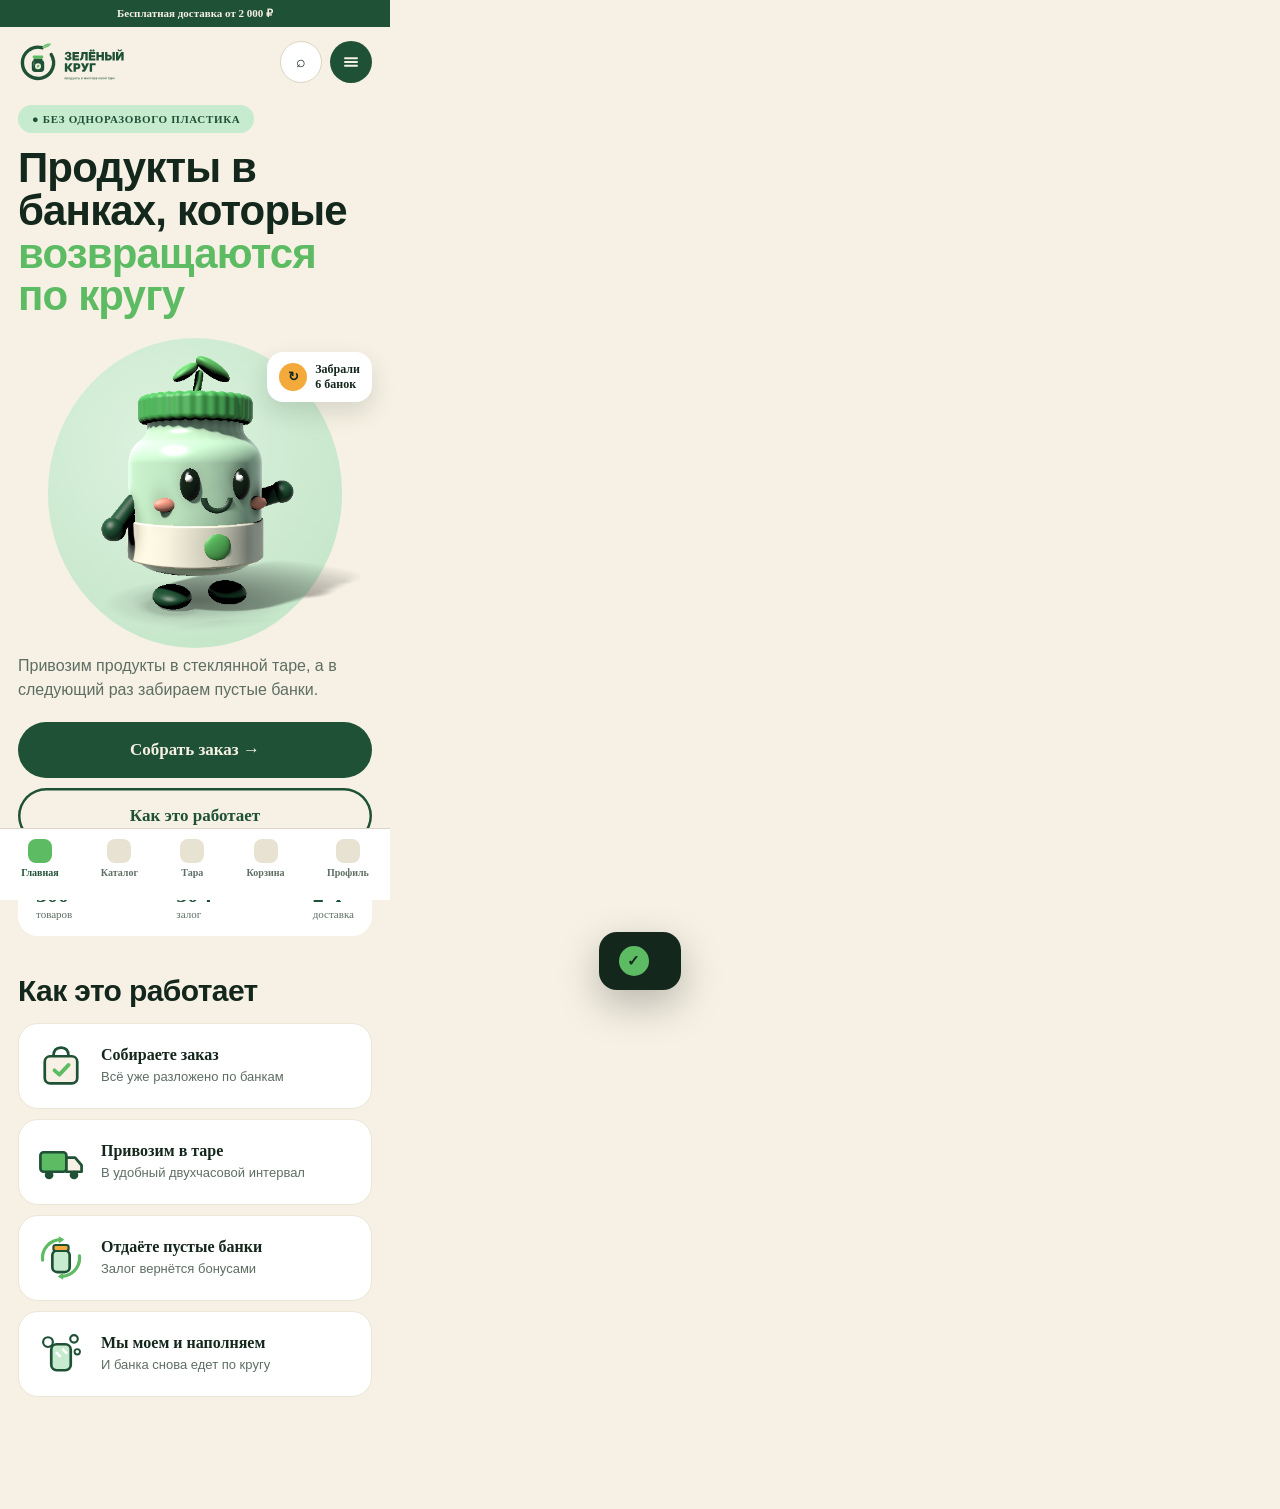
==== docs/mobile.html @ 4dc32d71 "Айдентика бренда «Зелёный Круг»: логотип, 3D-талисман, сайт, ролик, стикеры, мокапы, упаковка Co-Aut" ====
<!DOCTYPE html>
<html lang="ru"><head><meta charset="utf-8"><meta name="viewport" content="width=device-width,initial-scale=1">
<title>Зелёный Круг — мобильная версия</title><link rel="stylesheet" href="style.css">
<style>
body{width:390px}
.top{background:var(--dark);color:var(--cream);font:600 11px Inter;text-align:center;padding:7px 10px}
header{display:flex;align-items:center;justify-content:space-between;padding:14px 18px}
header img{height:40px}
.ic{width:42px;height:42px;border-radius:50%;display:grid;place-items:center;background:#fff;border:1.5px solid var(--line)}
.ic.dark{background:var(--dark);border:0}
.hero{padding:8px 18px 30px}
h1.display{font-size:42px;margin-top:14px}
h1 span{color:var(--green)}
.stage{position:relative;height:320px;margin:10px 0 6px}
.disc{position:absolute;left:30px;right:30px;top:10px;height:310px;border-radius:50%;background:radial-gradient(circle at 40% 35%,#DDF2DF,#BFE3C4)}
.stage img{position:absolute;left:50%;transform:translateX(-50%);top:-6px;width:330px}
.bubble{position:absolute;background:#fff;border-radius:16px;padding:10px 12px;font:600 12px Inter;box-shadow:0 10px 24px rgba(20,39,28,.14);display:flex;gap:8px;align-items:center}
.dot{width:28px;height:28px;border-radius:50%;background:var(--pumpkin);display:grid;place-items:center;font:900 13px "Inter Display"}
p.lead{font-size:16px}
.ctas{display:flex;flex-direction:column;gap:10px;margin-top:20px}
.ctas .btn{width:100%;justify-content:center}
.facts{display:flex;justify-content:space-between;margin-top:22px;background:#fff;border-radius:20px;padding:16px 18px}
.facts div{font:500 11px Inter;color:var(--muted)}
.facts b{display:block;font:900 22px "Inter Display";color:var(--dark)}
.how{padding:10px 18px 30px}
.how h2{font-size:30px;margin-bottom:16px}
.step{display:flex;gap:14px;background:#fff;border-radius:20px;padding:16px;margin-bottom:10px;align-items:center;border:1.5px solid #ECE6D6}
.step img{width:52px;height:52px;flex:none}
.step b{font:800 16px "Inter Display";display:block;margin-bottom:3px}
.step span{font-size:13px;color:var(--muted);line-height:1.4}
.tabbar{display:flex;justify-content:space-around;background:#fff;border-top:1px solid var(--line);padding:10px 0 22px;font:600 10px Inter;color:var(--muted)}
.tabbar div{display:flex;flex-direction:column;align-items:center;gap:4px}
.tabbar .on{color:var(--dark)}
.tabbar i{width:24px;height:24px;border-radius:8px;background:#E8E2D2;display:block}
.tabbar .on i{background:var(--green)}
</style></head><body>
<div class="top">Бесплатная доставка от 2 000 ₽</div>
<header><img src="assets/logo_horizontal.svg"><div style="display:flex;gap:8px"><div class="ic" data-toast="Поиск появится в следующей версии">⌕</div><div class="ic dark" id="burger" style="cursor:pointer"><svg width="18" height="18" viewBox="0 0 24 24" fill="none" stroke="#F6F1E4" stroke-width="2.6" stroke-linecap="round"><path d="M4 7h16M4 12h16M4 17h16"/></svg></div></div></header>
<div class="hero">
  <span class="tag" style="font-size:11px;height:28px">● без одноразового пластика</span>
  <h1 class="display">Продукты в банках, которые <span>возвращаются по&nbsp;кругу</span></h1>
  <div class="stage"><div class="disc"></div><img src="assets/mascot_wave.png">
    <div class="bubble" style="right:0;top:24px"><div class="dot">↻</div><div>Забрали<br><b>6 банок</b></div></div></div>
  <p class="lead">Привозим продукты в стеклянной таре, а в следующий раз забираем пустые банки.</p>
  <div class="ctas"><button class="btn btn-primary" data-toast="Каталог откроется в следующей версии">Собрать заказ →</button><button class="btn btn-secondary" data-go="how">Как это работает</button></div>
  <div class="facts"><div><b>300+</b>товаров</div><div><b>50 ₽</b>залог</div><div><b>2 ч</b>доставка</div></div>
</div>
<div class="how" id="how"><h2 class="display">Как это работает</h2>
  <div class="step"><img src="assets/icon_order.svg"><div><b>Собираете заказ</b><span>Всё уже разложено по банкам</span></div></div>
  <div class="step"><img src="assets/icon_deliver.svg"><div><b>Привозим в таре</b><span>В удобный двухчасовой интервал</span></div></div>
  <div class="step"><img src="assets/icon_return.svg"><div><b>Отдаёте пустые банки</b><span>Залог вернётся бонусами</span></div></div>
  <div class="step"><img src="assets/icon_wash.svg"><div><b>Мы моем и наполняем</b><span>И банка снова едет по кругу</span></div></div>
</div>
<div id="menu" style="position:fixed;inset:0;background:var(--dark);color:var(--cream);z-index:50;padding:30px 24px;display:none;flex-direction:column;gap:22px;font:800 30px 'Inter Display'">
<div style="text-align:right;font-size:36px;cursor:pointer" id="close">✕</div><a>Каталог</a><a data-go="how" class="mclose">Как это работает</a><a>Тара и залог</a><a>Подписка</a><a>О нас</a></div>
<div class="tabbar" style="position:sticky;bottom:0"><div class="on"><i></i>Главная</div><div><i></i>Каталог</div><div><i></i>Тара</div><div><i></i>Корзина</div><div><i></i>Профиль</div></div>

<div class="toast-box" id="toast"><div class="d">✓</div><span id="toastText"></span></div>
<script>
const toast=(t)=>{const b=document.getElementById('toast');document.getElementById('toastText').textContent=t;b.classList.add('show');clearTimeout(window._tt);window._tt=setTimeout(()=>b.classList.remove('show'),2600)};
const go=(id)=>document.getElementById(id)?.scrollIntoView({behavior:'smooth',block:'start'});
document.querySelectorAll('[data-go]').forEach(el=>el.addEventListener('click',e=>{e.preventDefault();go(el.dataset.go)}));
let cart=Number(document.getElementById('cartCount')?.textContent||0);
document.querySelectorAll('[data-add]').forEach(b=>b.addEventListener('click',()=>{
  cart++;const c=document.getElementById('cartCount');if(c){c.textContent=cart;c.parentElement.classList.remove('bump');void c.offsetWidth;c.parentElement.classList.add('bump')}
  const old=b.textContent;b.textContent='✓ Добавлено';b.classList.add('done');setTimeout(()=>{b.textContent=old;b.classList.remove('done')},1400);
  toast(b.dataset.add+' — в корзине. Тара поедет по кругу!')}));
document.querySelectorAll('.chips .chip').forEach(ch=>ch.addEventListener('click',()=>{
  document.querySelectorAll('.chips .chip').forEach(c=>c.classList.remove('active'));ch.classList.add('active');
  const f=ch.dataset.f;let n=0;
  document.querySelectorAll('.prod').forEach(p=>{const ok=f==='all'||p.dataset.cat.split(' ').includes(f);p.style.display=ok?'':'none';if(ok)n++});
  const e=document.getElementById('empty');if(e)e.style.display=n?'none':'block'}));
document.querySelectorAll('[data-toast]').forEach(b=>b.addEventListener('click',()=>toast(b.dataset.toast)));
const cartBtn=document.querySelector('.cart');if(cartBtn)cartBtn.addEventListener('click',()=>toast('В корзине товаров: '+cart));
const f=document.getElementById('subForm');if(f)f.addEventListener('submit',e=>{e.preventDefault();const i=f.querySelector('input');
  if(/^[^@\s]+@[^@\s]+\.[^@\s]+$/.test(i.value)){i.classList.remove('error');toast('Готово! Кругляш напишет на '+i.value);i.value=''}
  else{i.classList.add('error');toast('Проверь адрес почты — похоже, в нём ошибка')}});
const sr=document.getElementById('search');if(sr)sr.addEventListener('keydown',e=>{if(e.key==='Enter'){toast('Ищем «'+sr.value+'»… Поиск появится в следующей версии');}});

const m=document.getElementById('menu');document.getElementById('burger').onclick=()=>m.style.display='flex';
document.getElementById('close').onclick=()=>m.style.display='none';
document.querySelectorAll('.mclose').forEach(a=>a.addEventListener('click',()=>m.style.display='none'));
document.querySelectorAll('.tabbar div').forEach(t=>t.style.cursor='pointer');
document.querySelectorAll('.tabbar div:not(.on)').forEach(t=>t.addEventListener('click',()=>toast('Раздел «'+t.textContent.trim()+'» — в следующей версии')));
</script>
</body></html>
---- docs/style.css ----
:root{
  --dark:#1F5136; --green:#5DBB63; --cream:#F6F1E4; --pumpkin:#F4A93B; --ink:#14271C;
  --mint:#C6EBCF; --line:#DCD5C2; --muted:#5E6E63; --white:#fff;
  --r-sm:10px; --r-md:16px; --r-lg:28px; --r-pill:999px;
}
*{box-sizing:border-box;margin:0;padding:0}
body{font-family:"Inter",sans-serif;color:var(--ink);background:var(--cream);-webkit-font-smoothing:antialiased}
.display{font-family:"Inter Display","Inter",sans-serif;font-weight:900;letter-spacing:-0.02em;line-height:1.02}
h1.display{font-size:76px}
h2.display{font-size:48px}
h3{font-family:"Inter Display";font-weight:800;font-size:24px;letter-spacing:-0.01em}
p.lead{font-size:20px;line-height:1.5;color:var(--muted)}
.btn{display:inline-flex;align-items:center;gap:10px;height:56px;padding:0 28px;border-radius:var(--r-pill);font:700 17px "Inter";border:0;cursor:pointer;white-space:nowrap}
.btn-primary{background:var(--dark);color:var(--cream)}
.btn-primary.hover{background:#163D28;box-shadow:0 8px 20px rgba(31,81,54,.35)}
.btn-accent{background:var(--pumpkin);color:var(--ink)}
.btn-secondary{background:transparent;color:var(--dark);box-shadow:inset 0 0 0 2.5px var(--dark)}
.btn-ghost{background:transparent;color:var(--dark);text-decoration:underline;text-underline-offset:5px;padding:0 6px}
.btn-disabled{background:#E3DED0;color:#A49F90}
.btn-sm{height:42px;padding:0 16px;font-size:14px}
.btn-icon{width:56px;padding:0;justify-content:center}
.chip{display:inline-flex;align-items:center;height:40px;padding:0 18px;border-radius:var(--r-pill);background:#fff;border:1.5px solid var(--line);font:600 15px Inter;color:var(--ink)}
.chip.active{background:var(--dark);color:var(--cream);border-color:var(--dark)}
.tag{display:inline-flex;align-items:center;gap:8px;height:34px;padding:0 14px;border-radius:var(--r-pill);background:var(--mint);font:700 13px Inter;color:var(--dark);text-transform:uppercase;letter-spacing:.06em}
.input{display:flex;align-items:center;gap:10px;height:56px;padding:0 20px;border-radius:var(--r-md);background:#fff;border:2px solid var(--line);font:500 16px Inter;color:var(--muted);width:100%}
.input.focus{border-color:var(--green);box-shadow:0 0 0 4px rgba(93,187,99,.22);color:var(--ink)}
.input.error{border-color:#D9534F;color:var(--ink)}
.field-label{font:600 14px Inter;margin-bottom:8px;display:block}
.hint{font:500 13px Inter;color:var(--muted);margin-top:6px}
.hint.err{color:#D9534F}
.card{background:#fff;border-radius:var(--r-lg);padding:18px;border:1.5px solid #ECE6D6}

/* интерактив */
html{scroll-behavior:smooth}
a{cursor:pointer}
.btn{transition:transform .15s,box-shadow .2s,background .2s}
.btn:hover{transform:translateY(-2px)}
.btn:active{transform:translateY(0) scale(.97)}
.btn-primary:hover{background:#163D28;box-shadow:0 8px 20px rgba(31,81,54,.35)}
.btn-accent:hover{background:#F7B655;box-shadow:0 8px 20px rgba(244,169,59,.4)}
.btn-secondary:hover{background:var(--dark);color:var(--cream)}
.btn.done{background:var(--green);color:var(--ink)}
.chip{cursor:pointer;transition:all .15s}
.chip:hover{border-color:var(--dark)}
input.input{outline:none;color:var(--ink)}
input.input::placeholder{color:var(--muted)}
input.input:focus{border-color:var(--green);box-shadow:0 0 0 4px rgba(93,187,99,.22)}
input.input.error{border-color:#D9534F;box-shadow:0 0 0 4px rgba(217,83,79,.15)}
.toast-box{position:fixed;left:50%;bottom:30px;transform:translate(-50%,120px);background:var(--ink);color:#fff;border-radius:18px;padding:14px 20px;font:600 15px Inter;display:flex;gap:12px;align-items:center;box-shadow:0 14px 40px rgba(0,0,0,.25);transition:transform .35s cubic-bezier(.2,1.4,.4,1);z-index:100;max-width:90vw}
.toast-box.show{transform:translate(-50%,0)}
.toast-box .d{width:30px;height:30px;border-radius:50%;background:var(--green);display:grid;place-items:center;color:var(--ink);font-weight:900;flex:none}
.cart.bump{animation:bump .4s}
@keyframes bump{40%{transform:scale(1.25)}}
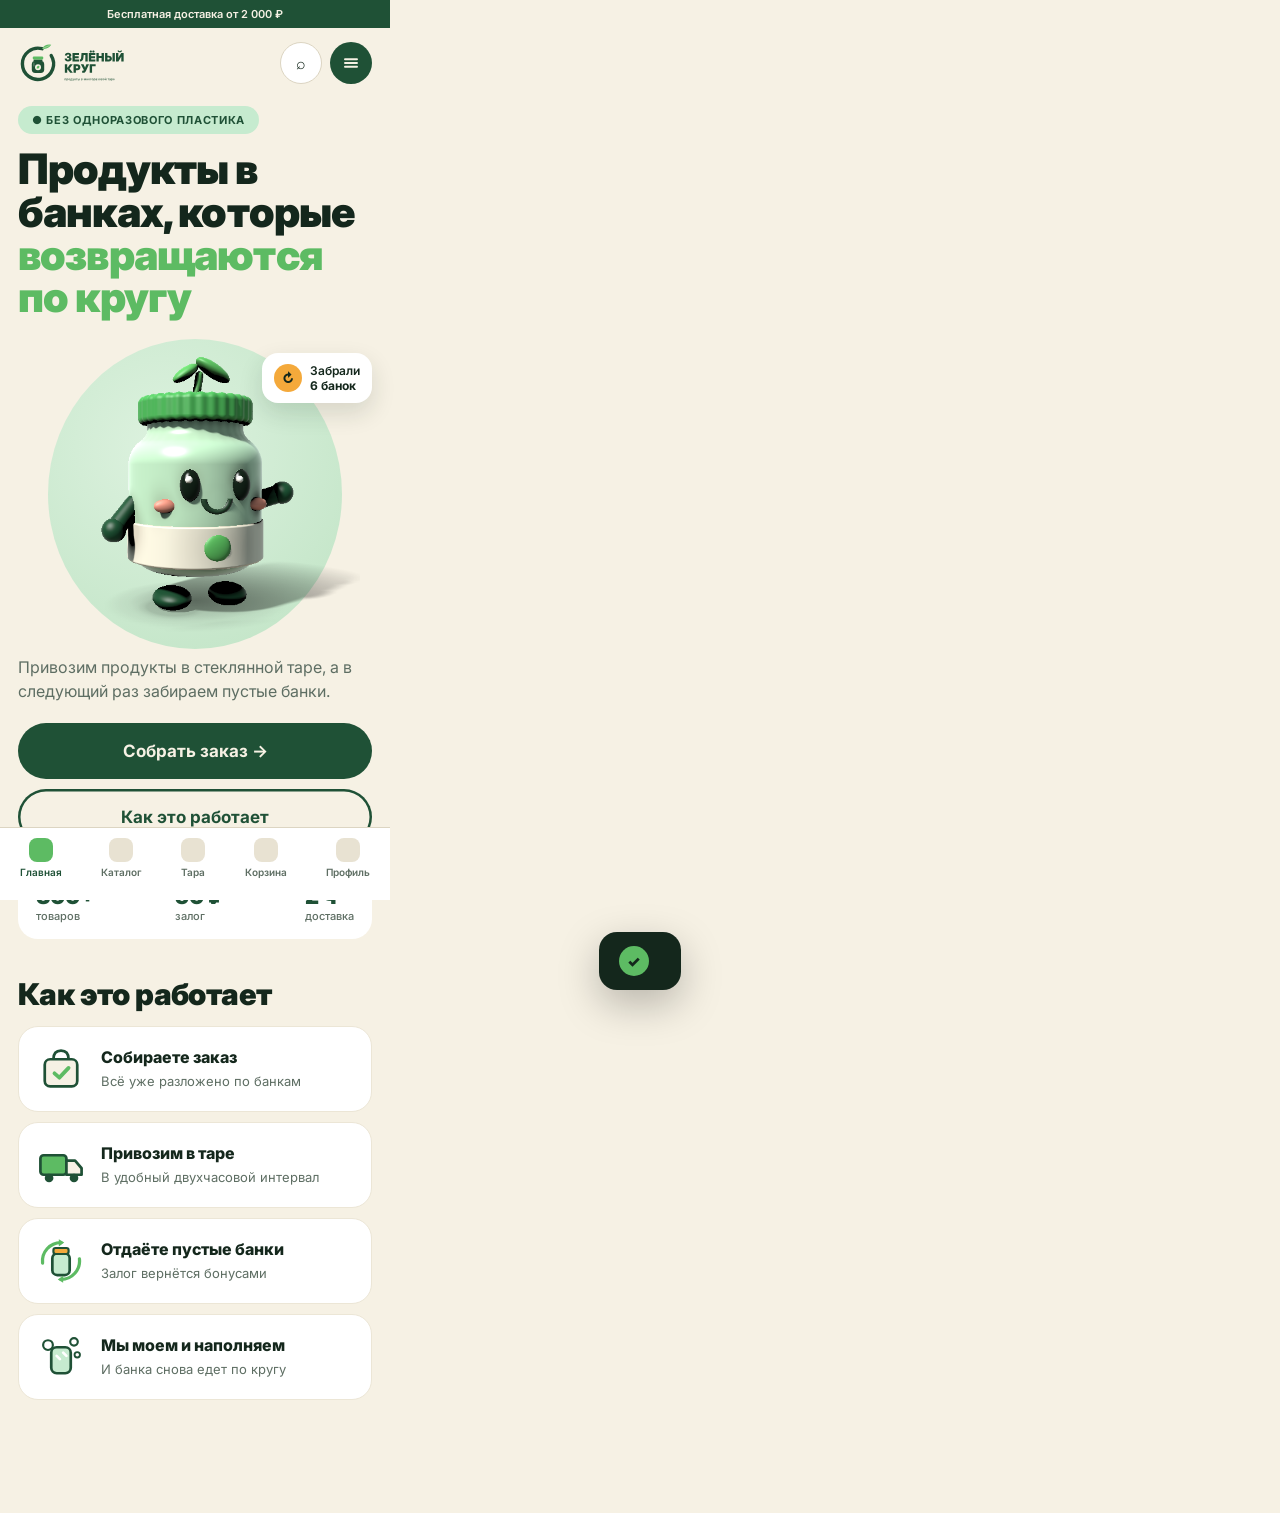
==== commit cd4ab8a3: "Сайт: шрифт Inter из Google Fonts с запасными, запрет перекраски тёмной темой браузера Co-Authored-B" ====
--- a/docs/mobile.html
+++ b/docs/mobile.html
@@ -1,9 +1,13 @@
 <!DOCTYPE html>
-<html lang="ru"><head><meta charset="utf-8"><meta name="viewport" content="width=device-width,initial-scale=1">
+<html lang="ru"><head><meta charset="utf-8">
+<meta name="color-scheme" content="only light"><meta name="darkreader-lock">
+<link rel="preconnect" href="https://fonts.googleapis.com"><link rel="preconnect" href="https://fonts.gstatic.com" crossorigin>
+<link href="https://fonts.googleapis.com/css2?family=Inter:wght@400;500;600;700;800;900&display=swap" rel="stylesheet">
+<meta name="viewport" content="width=device-width,initial-scale=1">
 <title>Зелёный Круг — мобильная версия</title><link rel="stylesheet" href="style.css">
 <style>
 body{width:390px}
-.top{background:var(--dark);color:var(--cream);font:600 11px Inter;text-align:center;padding:7px 10px}
+.top{background:var(--dark);color:var(--cream);font:600 11px Inter,system-ui,-apple-system,"Segoe UI",Roboto,Arial,sans-serif;text-align:center;padding:7px 10px}
 header{display:flex;align-items:center;justify-content:space-between;padding:14px 18px}
 header img{height:40px}
 .ic{width:42px;height:42px;border-radius:50%;display:grid;place-items:center;background:#fff;border:1.5px solid var(--line)}
@@ -14,21 +18,21 @@
 .stage{position:relative;height:320px;margin:10px 0 6px}
 .disc{position:absolute;left:30px;right:30px;top:10px;height:310px;border-radius:50%;background:radial-gradient(circle at 40% 35%,#DDF2DF,#BFE3C4)}
 .stage img{position:absolute;left:50%;transform:translateX(-50%);top:-6px;width:330px}
-.bubble{position:absolute;background:#fff;border-radius:16px;padding:10px 12px;font:600 12px Inter;box-shadow:0 10px 24px rgba(20,39,28,.14);display:flex;gap:8px;align-items:center}
-.dot{width:28px;height:28px;border-radius:50%;background:var(--pumpkin);display:grid;place-items:center;font:900 13px "Inter Display"}
+.bubble{position:absolute;background:#fff;border-radius:16px;padding:10px 12px;font:600 12px Inter,system-ui,-apple-system,"Segoe UI",Roboto,Arial,sans-serif;box-shadow:0 10px 24px rgba(20,39,28,.14);display:flex;gap:8px;align-items:center}
+.dot{width:28px;height:28px;border-radius:50%;background:var(--pumpkin);display:grid;place-items:center;font:900 13px "Inter Display",Inter,system-ui,-apple-system,"Segoe UI",Roboto,Arial,sans-serif}
 p.lead{font-size:16px}
 .ctas{display:flex;flex-direction:column;gap:10px;margin-top:20px}
 .ctas .btn{width:100%;justify-content:center}
 .facts{display:flex;justify-content:space-between;margin-top:22px;background:#fff;border-radius:20px;padding:16px 18px}
-.facts div{font:500 11px Inter;color:var(--muted)}
-.facts b{display:block;font:900 22px "Inter Display";color:var(--dark)}
+.facts div{font:500 11px Inter,system-ui,-apple-system,"Segoe UI",Roboto,Arial,sans-serif;color:var(--muted)}
+.facts b{display:block;font:900 22px "Inter Display",Inter,system-ui,-apple-system,"Segoe UI",Roboto,Arial,sans-serif;color:var(--dark)}
 .how{padding:10px 18px 30px}
 .how h2{font-size:30px;margin-bottom:16px}
 .step{display:flex;gap:14px;background:#fff;border-radius:20px;padding:16px;margin-bottom:10px;align-items:center;border:1.5px solid #ECE6D6}
 .step img{width:52px;height:52px;flex:none}
-.step b{font:800 16px "Inter Display";display:block;margin-bottom:3px}
+.step b{font:800 16px "Inter Display",Inter,system-ui,-apple-system,"Segoe UI",Roboto,Arial,sans-serif;display:block;margin-bottom:3px}
 .step span{font-size:13px;color:var(--muted);line-height:1.4}
-.tabbar{display:flex;justify-content:space-around;background:#fff;border-top:1px solid var(--line);padding:10px 0 22px;font:600 10px Inter;color:var(--muted)}
+.tabbar{display:flex;justify-content:space-around;background:#fff;border-top:1px solid var(--line);padding:10px 0 22px;font:600 10px Inter,system-ui,-apple-system,"Segoe UI",Roboto,Arial,sans-serif;color:var(--muted)}
 .tabbar div{display:flex;flex-direction:column;align-items:center;gap:4px}
 .tabbar .on{color:var(--dark)}
 .tabbar i{width:24px;height:24px;border-radius:8px;background:#E8E2D2;display:block}
@@ -51,7 +55,7 @@
   <div class="step"><img src="assets/icon_return.svg"><div><b>Отдаёте пустые банки</b><span>Залог вернётся бонусами</span></div></div>
   <div class="step"><img src="assets/icon_wash.svg"><div><b>Мы моем и наполняем</b><span>И банка снова едет по кругу</span></div></div>
 </div>
-<div id="menu" style="position:fixed;inset:0;background:var(--dark);color:var(--cream);z-index:50;padding:30px 24px;display:none;flex-direction:column;gap:22px;font:800 30px 'Inter Display'">
+<div id="menu" style="position:fixed;inset:0;background:var(--dark);color:var(--cream);z-index:50;padding:30px 24px;display:none;flex-direction:column;gap:22px;font:800 30px "Inter Display",Inter,system-ui,-apple-system,"Segoe UI",Roboto,Arial,sans-serif">
 <div style="text-align:right;font-size:36px;cursor:pointer" id="close">✕</div><a>Каталог</a><a data-go="how" class="mclose">Как это работает</a><a>Тара и залог</a><a>Подписка</a><a>О нас</a></div>
 <div class="tabbar" style="position:sticky;bottom:0"><div class="on"><i></i>Главная</div><div><i></i>Каталог</div><div><i></i>Тара</div><div><i></i>Корзина</div><div><i></i>Профиль</div></div>
 
--- a/docs/style.css
+++ b/docs/style.css
@@ -1,16 +1,18 @@
+:root{color-scheme:only light}
+html{background:#F6F1E4}
 :root{
   --dark:#1F5136; --green:#5DBB63; --cream:#F6F1E4; --pumpkin:#F4A93B; --ink:#14271C;
   --mint:#C6EBCF; --line:#DCD5C2; --muted:#5E6E63; --white:#fff;
   --r-sm:10px; --r-md:16px; --r-lg:28px; --r-pill:999px;
 }
 *{box-sizing:border-box;margin:0;padding:0}
-body{font-family:"Inter",sans-serif;color:var(--ink);background:var(--cream);-webkit-font-smoothing:antialiased}
-.display{font-family:"Inter Display","Inter",sans-serif;font-weight:900;letter-spacing:-0.02em;line-height:1.02}
+body{font-family:Inter,system-ui,-apple-system,"Segoe UI",Roboto,Arial,sans-serif;color:var(--ink);background:var(--cream);-webkit-font-smoothing:antialiased}
+.display{font-family:"Inter Display",Inter,system-ui,-apple-system,"Segoe UI",Roboto,Arial,sans-serif;font-weight:900;letter-spacing:-0.02em;line-height:1.02}
 h1.display{font-size:76px}
 h2.display{font-size:48px}
-h3{font-family:"Inter Display";font-weight:800;font-size:24px;letter-spacing:-0.01em}
+h3{font-family:"Inter Display",Inter,system-ui,-apple-system,"Segoe UI",Roboto,Arial,sans-serif;font-weight:800;font-size:24px;letter-spacing:-0.01em}
 p.lead{font-size:20px;line-height:1.5;color:var(--muted)}
-.btn{display:inline-flex;align-items:center;gap:10px;height:56px;padding:0 28px;border-radius:var(--r-pill);font:700 17px "Inter";border:0;cursor:pointer;white-space:nowrap}
+.btn{display:inline-flex;align-items:center;gap:10px;height:56px;padding:0 28px;border-radius:var(--r-pill);font:700 17px Inter,system-ui,-apple-system,"Segoe UI",Roboto,Arial,sans-serif;border:0;cursor:pointer;white-space:nowrap}
 .btn-primary{background:var(--dark);color:var(--cream)}
 .btn-primary.hover{background:#163D28;box-shadow:0 8px 20px rgba(31,81,54,.35)}
 .btn-accent{background:var(--pumpkin);color:var(--ink)}
@@ -19,14 +21,14 @@
 .btn-disabled{background:#E3DED0;color:#A49F90}
 .btn-sm{height:42px;padding:0 16px;font-size:14px}
 .btn-icon{width:56px;padding:0;justify-content:center}
-.chip{display:inline-flex;align-items:center;height:40px;padding:0 18px;border-radius:var(--r-pill);background:#fff;border:1.5px solid var(--line);font:600 15px Inter;color:var(--ink)}
+.chip{display:inline-flex;align-items:center;height:40px;padding:0 18px;border-radius:var(--r-pill);background:#fff;border:1.5px solid var(--line);font:600 15px Inter,system-ui,-apple-system,"Segoe UI",Roboto,Arial,sans-serif;color:var(--ink)}
 .chip.active{background:var(--dark);color:var(--cream);border-color:var(--dark)}
-.tag{display:inline-flex;align-items:center;gap:8px;height:34px;padding:0 14px;border-radius:var(--r-pill);background:var(--mint);font:700 13px Inter;color:var(--dark);text-transform:uppercase;letter-spacing:.06em}
-.input{display:flex;align-items:center;gap:10px;height:56px;padding:0 20px;border-radius:var(--r-md);background:#fff;border:2px solid var(--line);font:500 16px Inter;color:var(--muted);width:100%}
+.tag{display:inline-flex;align-items:center;gap:8px;height:34px;padding:0 14px;border-radius:var(--r-pill);background:var(--mint);font:700 13px Inter,system-ui,-apple-system,"Segoe UI",Roboto,Arial,sans-serif;color:var(--dark);text-transform:uppercase;letter-spacing:.06em}
+.input{display:flex;align-items:center;gap:10px;height:56px;padding:0 20px;border-radius:var(--r-md);background:#fff;border:2px solid var(--line);font:500 16px Inter,system-ui,-apple-system,"Segoe UI",Roboto,Arial,sans-serif;color:var(--muted);width:100%}
 .input.focus{border-color:var(--green);box-shadow:0 0 0 4px rgba(93,187,99,.22);color:var(--ink)}
 .input.error{border-color:#D9534F;color:var(--ink)}
-.field-label{font:600 14px Inter;margin-bottom:8px;display:block}
-.hint{font:500 13px Inter;color:var(--muted);margin-top:6px}
+.field-label{font:600 14px Inter,system-ui,-apple-system,"Segoe UI",Roboto,Arial,sans-serif;margin-bottom:8px;display:block}
+.hint{font:500 13px Inter,system-ui,-apple-system,"Segoe UI",Roboto,Arial,sans-serif;color:var(--muted);margin-top:6px}
 .hint.err{color:#D9534F}
 .card{background:#fff;border-radius:var(--r-lg);padding:18px;border:1.5px solid #ECE6D6}
 
@@ -46,7 +48,7 @@
 input.input::placeholder{color:var(--muted)}
 input.input:focus{border-color:var(--green);box-shadow:0 0 0 4px rgba(93,187,99,.22)}
 input.input.error{border-color:#D9534F;box-shadow:0 0 0 4px rgba(217,83,79,.15)}
-.toast-box{position:fixed;left:50%;bottom:30px;transform:translate(-50%,120px);background:var(--ink);color:#fff;border-radius:18px;padding:14px 20px;font:600 15px Inter;display:flex;gap:12px;align-items:center;box-shadow:0 14px 40px rgba(0,0,0,.25);transition:transform .35s cubic-bezier(.2,1.4,.4,1);z-index:100;max-width:90vw}
+.toast-box{position:fixed;left:50%;bottom:30px;transform:translate(-50%,120px);background:var(--ink);color:#fff;border-radius:18px;padding:14px 20px;font:600 15px Inter,system-ui,-apple-system,"Segoe UI",Roboto,Arial,sans-serif;display:flex;gap:12px;align-items:center;box-shadow:0 14px 40px rgba(0,0,0,.25);transition:transform .35s cubic-bezier(.2,1.4,.4,1);z-index:100;max-width:90vw}
 .toast-box.show{transform:translate(-50%,0)}
 .toast-box .d{width:30px;height:30px;border-radius:50%;background:var(--green);display:grid;place-items:center;color:var(--ink);font-weight:900;flex:none}
 .cart.bump{animation:bump .4s}
